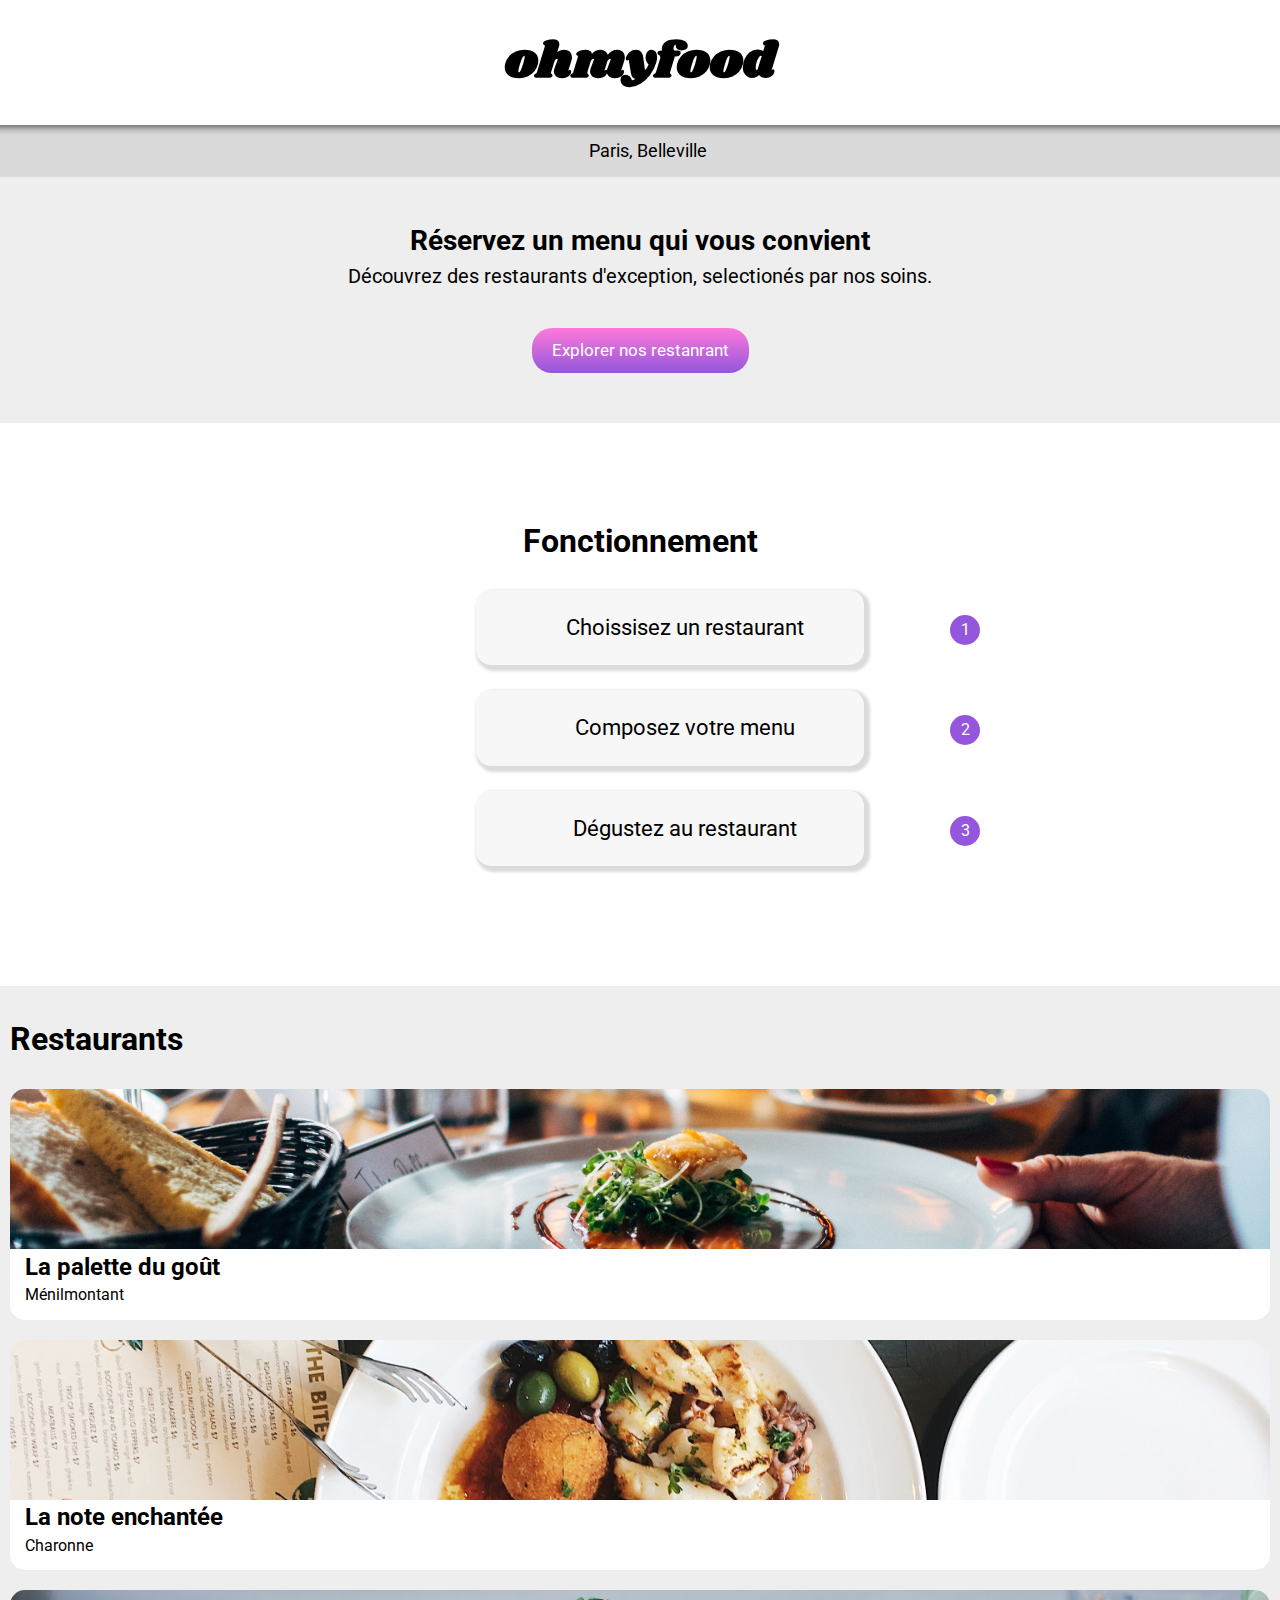
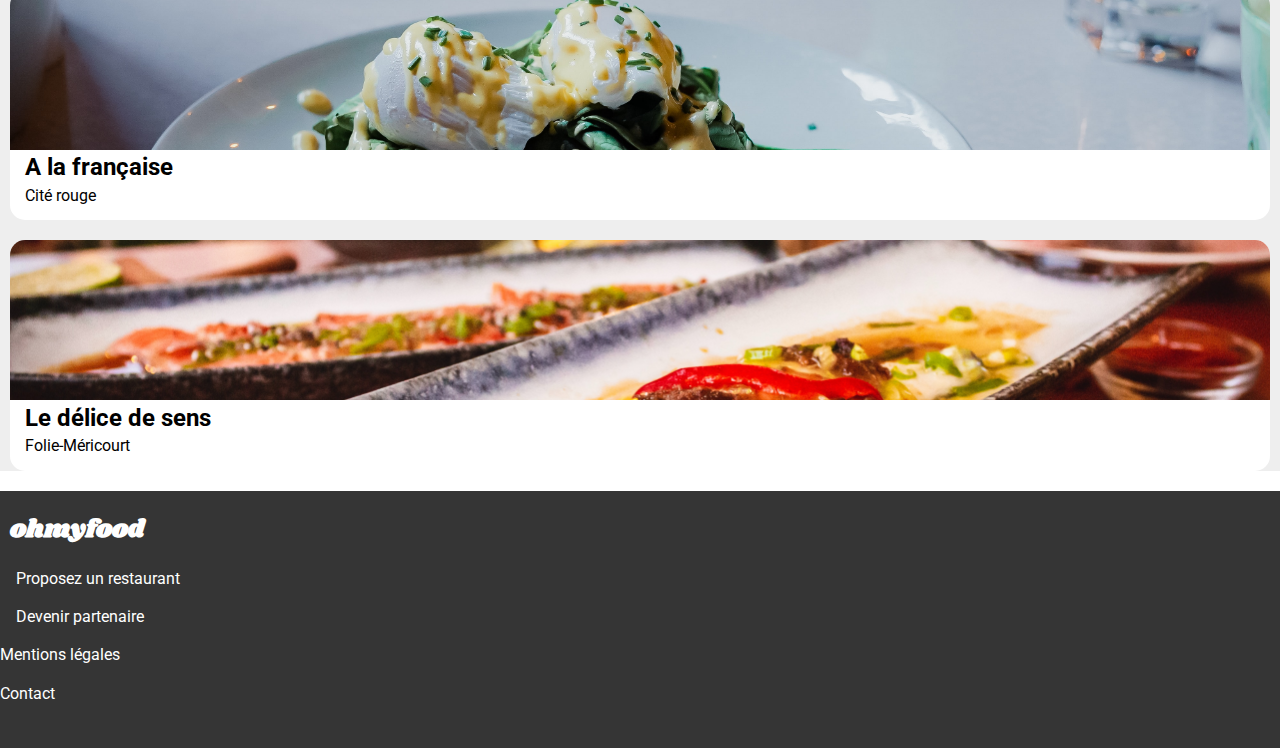
==== index.html @ 3dd607f3 "ajout de balise html/css et correction de bug" ====
<!DOCTYPE html>
<html lang="fr">
  <head>
    <meta charset="UTF-8" />
    <meta http-equiv="X-UA-Compatible" content="IE=edge" />
    <meta name="viewport" content="width=device-width, initial-scale=1.0" />
    <link
      href="https://fonts.googleapis.com/css2?family=Roboto:ital,wght@0,100;0,300;0,400;0,500;0,700;0,900;1,100;1,300;1,400;1,500;1,700;1,900&display=swap"
      rel="stylesheet"
    />
    <link
      href="https://fonts.googleapis.com/css2?family=Roboto:wght@100&family=Shrikhand&display=swap"
      rel="stylesheet"
    />
    <link
      rel="stylesheet"
      href="https://use.fontawesome.com/releases/v5.15.4/css/all.css"
      integrity="sha384-DyZ88mC6Up2uqS4h/KRgHuoeGwBcD4Ng9SiP4dIRy0EXTlnuz47vAwmeGwVChigm"
      crossorigin="anonymous"
    />
    <link rel="stylesheet" href="css/variable.css" />
    <link rel="stylesheet" href="css/normalize.css" />
    <link rel="stylesheet" href="css/style.css" />
    <link rel="stylesheet" href="css/responsive.css" />
    <title>Ohmyfood/Accueil</title>
  </head>
  <body>
    <!-- header -->
    <header class="header">
      <div class="logo">
        <h1 class="logo">ohmyfood</h1>
      </div>
    </header>
    <!-- main -->
    <main>
      <div class="address">
        <div class="icon_map"><i class="fas fa-map-marker-alt"></i></div>
        <p class="text_title_reserve">Paris, Belleville</p>
      </div>
      <div class="title_description_button">
        <h1 class="text_reserve">Réservez un menu qui vous convient</h1>
        <p class="text_description">
          Découvrez des restaurants d'exception, selectionés par nos soins.
        </p>
        <button class="button_explore">Explorer nos restanrant</button>
      </div>
      <div class="function">
        <h1 class="title_function">Fonctionnement</h1>
        <ul class="list">
          <li>
            <div class="choice">
              <span class="list_choice">1</span>
              <div class="icon_choice">
                <i class="fas fa-mobile-alt"></i>
              </div>
              <p class="text_choice">Choissisez un restaurant</p>
            </div>
          </li>
          <li>
            <div class="choice">
              <span class="list_choice">2</span>
              <div class="icon_choice">
                <i class="fas fa-solid fa-list"></i>
              </div>
              <p class="text_choice">Composez votre menu</p>
            </div>
          </li>
          <li>
            <div class="choice">
              <span class="list_choice">3</span>
              <div class="icon_choice">
                <i class="fas fa-solid fa-store"></i>
              </div>
              <p class="text_choice">Dégustez au restaurant</p>
            </div>
          </li>
        </ul>
      </div>
      <!-- Menu -->
      <div class="block_restaurant">
        <h1 class="title_restaurant">Restaurants</h1>
        <div class="border_card_restaurant">
          <img
            class="image_welcome"
            src="./images/restaurants/jay-wennington-N_Y88TWmGwA-unsplash.jpg"
            alt="image_restaurants"
          />
          <div class="border_text_restaurant">
            <div class="text_icon_restaurant">
              <h2 class="title_flat_restaurant">La palette du goût</h2>
              <p>Ménilmontant</p>
            </div>
            <div class="heart_restaurant">
              <i class="fas fa-thin fa-heart"></i>
            </div>
          </div>
        </div>
        <div class="border_card_restaurant">
          <img
            class="image_welcome"
            src="./images/restaurants/stil-u2Lp8tXIcjw-unsplash.jpg"
            alt="image_restaurants"
          />
          <div class="border_text_restaurant">
            <div class="text_icon_restaurant">
              <h2 class="title_flat_restaurant">La note enchantée</h2>
              <p>Charonne</p>
            </div>
            <div class="heart_restaurant">
              <i class="fas fa-thin fa-heart"></i>
            </div>
          </div>
        </div>
        <div class="border_card_restaurant">
          <img
            class="image_welcome"
            src="./images/restaurants/toa-heftiba-DQKerTsQwi0-unsplash.jpg"
            alt="image_restaurants"
          />
          <div class="border_text_restaurant">
            <div class="text_icon_restaurant">
              <h2 class="title_flat_restaurant">A la française</h2>
              <p>Cité rouge</p>
            </div>
            <div class="heart_restaurant">
              <i class="fas fa-thin fa-heart"></i>
            </div>
          </div>
        </div>
        <div class="border_card_restaurant">
          <img
            class="image_welcome"
            src="./images/restaurants/louis-hansel-shotsoflouis-qNBGVyOCY8Q-unsplash.jpg"
            alt="image_restaurants"
          />
          <div class="border_text_restaurant">
            <div class="text_icon_restaurant">
              <h2 class="title_flat_restaurant">Le délice de sens</h2>
              <p>Folie-Méricourt</p>
            </div>
            <div class="heart_restaurant">
              <i class="fas fa-thin fa-heart"></i>
            </div>
          </div>
        </div>
      </div>
    </main>
    <!-- footer -->
    <footer class="footer">
      <!-- logo ici -->
      <h1 class="logo_footer">ohmyfood</h1>
      <div class="text_icons_footer">
        <div class="icon_text">
          <div class="icon_footer">
            <i class="fas fa-solid fa-utensils"></i>
          </div>
          <p class="text_footer">Proposez un restaurant</p>
        </div>
        <div class="icon_text">
          <div class="icon_footer">
            <i class="fas fa-hands-helping"></i>
          </div>
          <p class="text_footer">Devenir partenaire</p>
        </div>
        <p class="text_footer">Mentions légales</p>
        <p class="text_footer">Contact</p>
      </div>
    </footer>
  </body>
</html>
---- css/variable.css ----
:root {
  /*Primaire*/
  --color-purple: #9356dc;
  /*Secondaire*/
  --color-pink: #ff79da;
  /*Tertiaire*/
  --color-sky-blue: #99e2d0;
}
---- css/style.css ----
/*corp de la page*/
* {
  padding: 0;
  margin: 0;
}
body {
  font-family: "roboto";
}
.list {
  list-style-type: none;
}
/*couleur utiiser*/
.color-purple {
  color: var(--color-purple);
}
.color-pink {
  color: var(--color-pink);
}
.color-sky-blue {
  color: var(--color-sky-blue);
}
/*header*/
.logo {
  text-align: center;
  font-family: "Shrikhand", cursive;
  font-size: 50px;
}
.icon_map {
  color: black;
  margin: 0 8px;
}
.address {
  display: flex;
  justify-content: center;
  align-items: center;
  background-color: rgb(218, 218, 218);
  padding: 6px 0;
  -webkit-box-shadow: 0px 13px 10px -12px rgb(61, 50, 50) inset;
}
.text_title_reserve {
  padding: 10px 0;
  text-align: center;
  font-size: 18px;
}
.title_description_button {
  background-color: rgb(238, 238, 238);
  text-align: center;
  padding: 40px 0 50px 0;
  margin-bottom: 100px;
}
.text_reserve {
  padding: 8px 0;
  margin: 0 0 0 0;
  font-size: 28px;
}
.text_description {
  font-size: 20px;
  margin-bottom: 40px;
}
.button_explore {
  border: 0 transparent;
  height: 45px;
  font-size: 17px;
  padding: 0 20px;
  background: linear-gradient(to top, var(--color-purple), var(--color-pink));
  color: white;
  border-radius: 20px;
  cursor: pointer;
}
.button_explore:hover {
  opacity: 0.8;
}
/*main*/
.function {
  text-align: center;
  align-items: center;
  flex-direction: column;
  display: flex;
  margin-bottom: 95px;
}
.title_function {
  text-align: left;
  margin: 0;
  padding-bottom: 30px;
}
.choice {
  display: flex;
  justify-content: center;
  border: transparent;
  margin-bottom: 25px;
  border-radius: 15px;
  background-color: rgb(247, 247, 247);
  padding: 25px 30px;
  width: 100%;
  box-shadow: 3px 3px 3px 3px rgb(219, 219, 219);
}
.icon_choice {
  display: flex;
  align-items: center;
  margin: 0px 15px;
  font-size: 25.5px;
  color: rgb(104, 104, 104);
}
.text_choice {
  display: flex;
  text-align: center;
  font-size: 22px;
}
.list_choice{
  background-color: var(--color-purple);
  height: 30px;
  width: 30px;
  border-radius: 200px;
  color: white;
  align-items: center;
  display: flex;
  justify-content: center;
}
.list_choice{
  position: absolute;
  right: 300px;
}
.block_restaurant {
  background-color: rgb(238, 238, 238);
  padding: 0 10px 0 10px;
}
.title_restaurant {
  padding: 35px 0 10px 0;
}
.border_card_restaurant {
  border: transparent;
  background-color: white;
  border-radius: 15px;
  margin-bottom: 20px;
  padding-bottom: 15px;
}
.image_welcome {
  object-fit: cover;
  border-radius: 15px 15px 0 0;
  height: 160px;
  width: 100%;
}
.border_text_restaurant {
  border: transparent;
  justify-content: space-between;
  display: flex;
  margin: 0 15px;
}
.text_icon_restaurant {
  display: flex;
  flex-direction: column;
}
.title_flat_restaurant{
  margin-bottom: 5px;
}
.heart_restaurant {
  font-size: 30px;
  color: black;
}
.heart_restaurant:hover{
  color: linear-gradient(to top, var(--color-purple), var(--color-pink));
}
/*footer*/
.footer {
  background-color: rgb(53, 53, 53);
  padding: 25px 0;
}
.logo_footer{
  font-family: "Shrikhand", cursive;
  font-size: 25px;
  color: white;
  margin: 0 0 25px 10px ;
}
.text_icons_footer {
  color: white;
}
.text_footer {
  padding-bottom: 20px;
}
.icon_text {
  display: flex;
  align-items: center;
}
.icon_footer {
  margin: 8px;
}
---- css/responsive.css ----
@media (max-width: 768px) {
  .logo{
    font-size: 35px;
    margin: 20px 0;
  }
  .text_header {
    padding-top: 10px;
  }
  .text_reserve {
    margin-bottom: 10px;
  }
  .text_description {
    margin-bottom: 30px;
  }
  /*main*/
  .title_function {
    width: 100%;
    padding-left: 30px;
    margin-bottom: 20px;
  }
  .choice {
    align-items: center;
    padding: 20px 10px;
    justify-content: center;
  }
  .text_choice {
    font-size: 19px;
  }
  .border_card_restaurant {
    margin-bottom: 20px;
  }
  .image_welcome {
    height: 160px;
    width: 100%;
  }
  .title_restaurant {
    padding-top: 70px;
    margin-bottom: 25px;
  }
  /*footer*/
  .text_footer {
    padding-bottom: 8px;
  }
}
@media (max-width: 375px) {
}
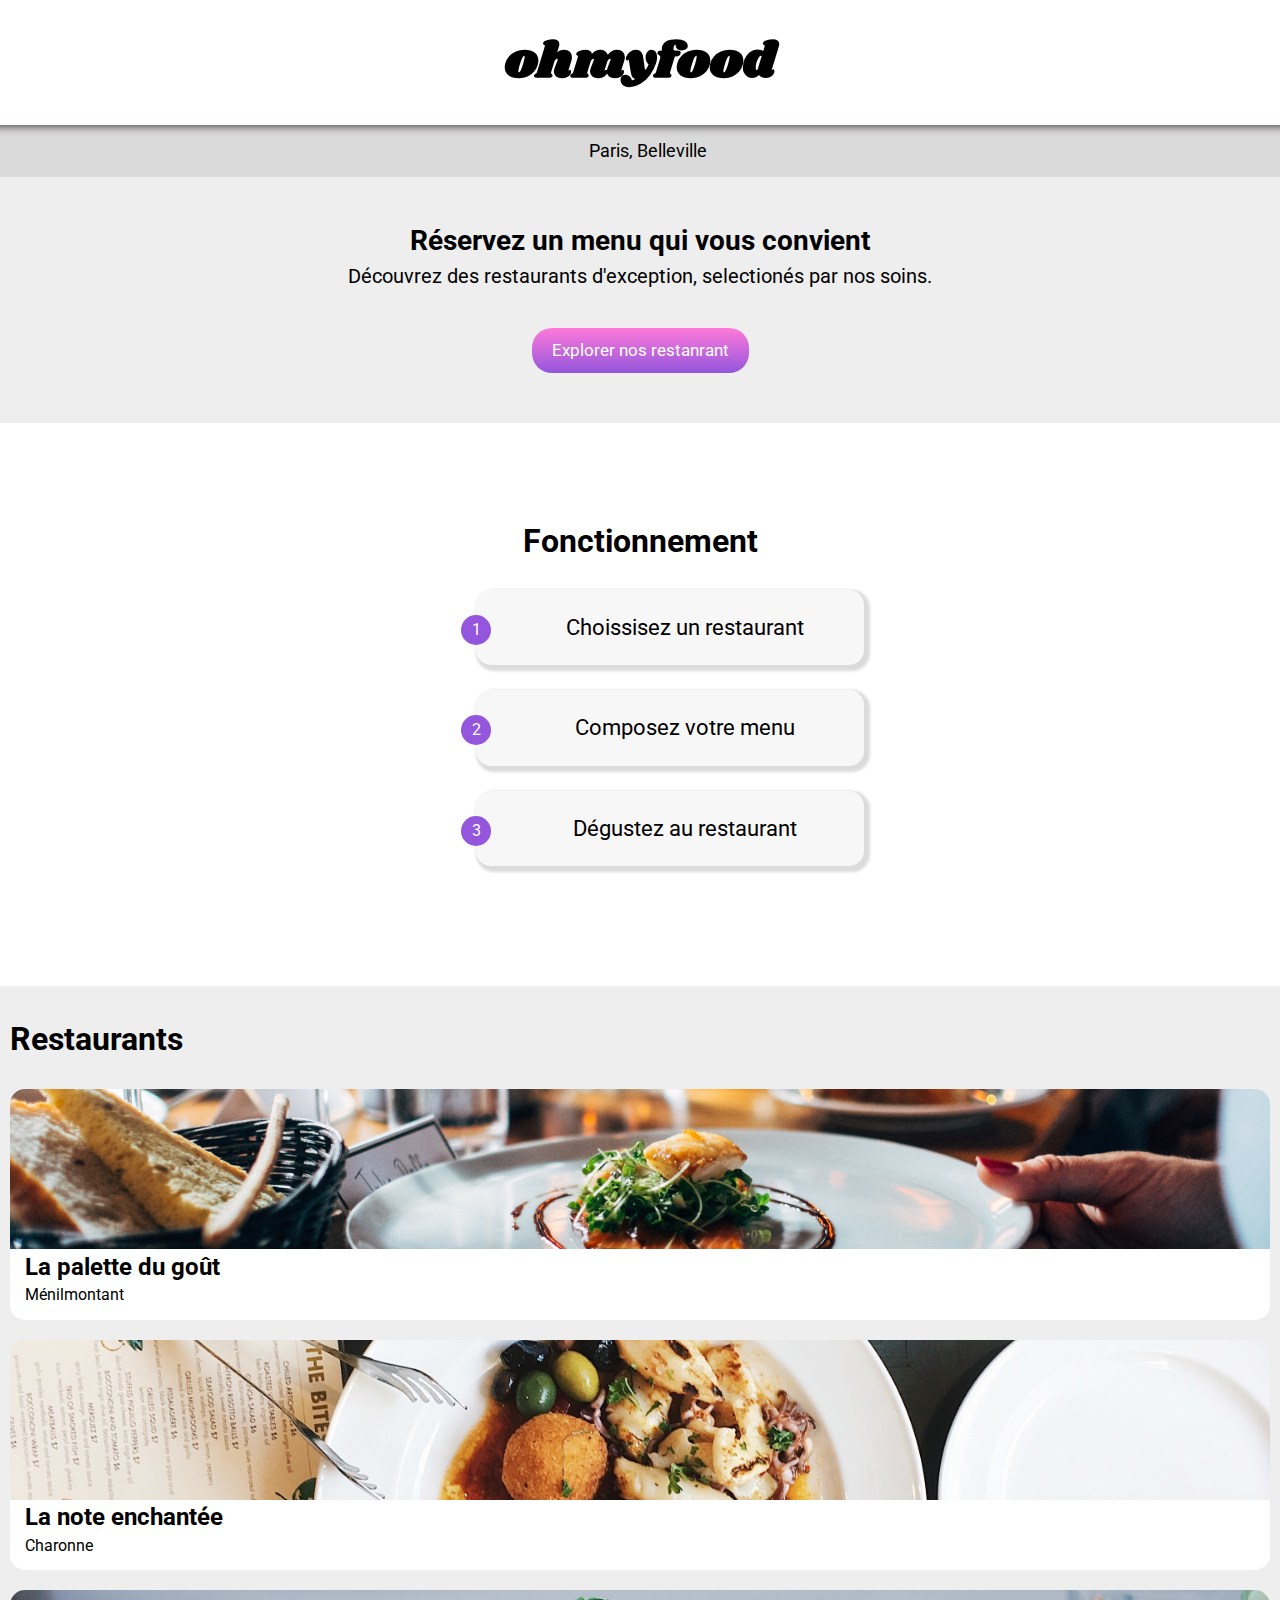
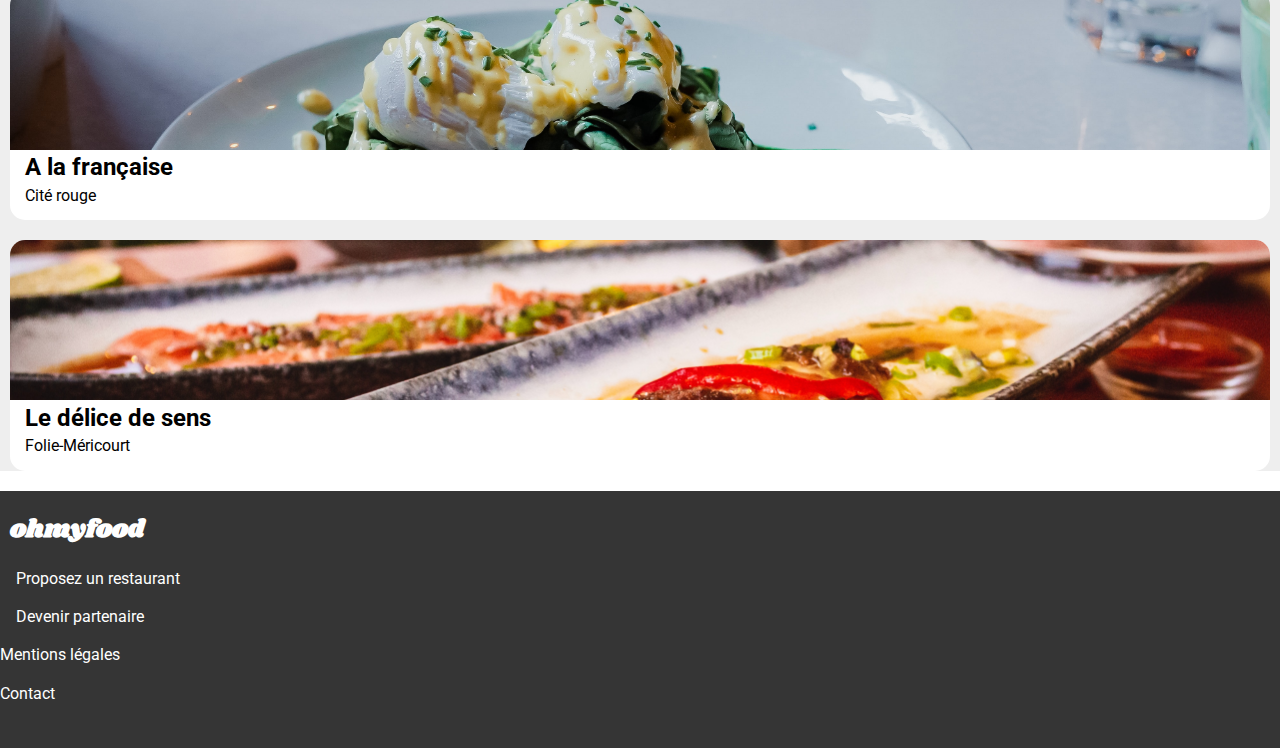
==== commit 5fa5be57: "ajout de balise CSS pour le coeur(correction de bug)" ====
--- a/index.html
+++ b/index.html
@@ -91,7 +91,8 @@
               <p>Ménilmontant</p>
             </div>
             <div class="heart_restaurant">
-              <i class="fas fa-thin fa-heart"></i>
+              <i class="heart far fa-thin fa-heart"></i>
+              <i class="heart_backgraound fas fa-thin fa-heart"></i>
             </div>
           </div>
         </div>
@@ -107,7 +108,8 @@
               <p>Charonne</p>
             </div>
             <div class="heart_restaurant">
-              <i class="fas fa-thin fa-heart"></i>
+              <i class="heart far fal fa-heart"></i>
+              <i class="heart_backgraound fas fa-thin fa-heart"></i>
             </div>
           </div>
         </div>
@@ -123,7 +125,8 @@
               <p>Cité rouge</p>
             </div>
             <div class="heart_restaurant">
-              <i class="fas fa-thin fa-heart"></i>
+              <i class="heart far fa-thin fa-heart"></i>
+              <i class="heart_backgraound fas fa-thin fa-heart"></i>
             </div>
           </div>
         </div>
@@ -139,7 +142,8 @@
               <p>Folie-Méricourt</p>
             </div>
             <div class="heart_restaurant">
-              <i class="fas fa-thin fa-heart"></i>
+              <i class="heart far fa-thin fa-heart"></i>
+              <i class="heart_backgraound fas fa-thin fa-heart"></i>
             </div>
           </div>
         </div>
--- a/css/style.css
+++ b/css/style.css
@@ -93,6 +93,7 @@
   padding: 25px 30px;
   width: 100%;
   box-shadow: 3px 3px 3px 3px rgb(219, 219, 219);
+  position: relative;
 }
 .icon_choice {
   display: flex;
@@ -115,10 +116,8 @@
   align-items: center;
   display: flex;
   justify-content: center;
-}
-.list_choice{
   position: absolute;
-  right: 300px;
+  left: -15px;
 }
 .block_restaurant {
   background-color: rgb(238, 238, 238);
@@ -155,10 +154,24 @@
 }
 .heart_restaurant {
   font-size: 30px;
+  position: relative;
+}
+.heart_restaurant:hover .heart{
+  opacity: 0;
+}
+.heart_restaurant:hover .heart_backgraound{
+  opacity: 1;
+  color: red;
+}
+.heart{
+  position: absolute;
+  top: 0;
+  right: 0;
   color: black;
+  opacity: 1;
 }
-.heart_restaurant:hover{
-  color: linear-gradient(to top, var(--color-purple), var(--color-pink));
+.heart_backgraound{
+  opacity: 0;
 }
 /*footer*/
 .footer {
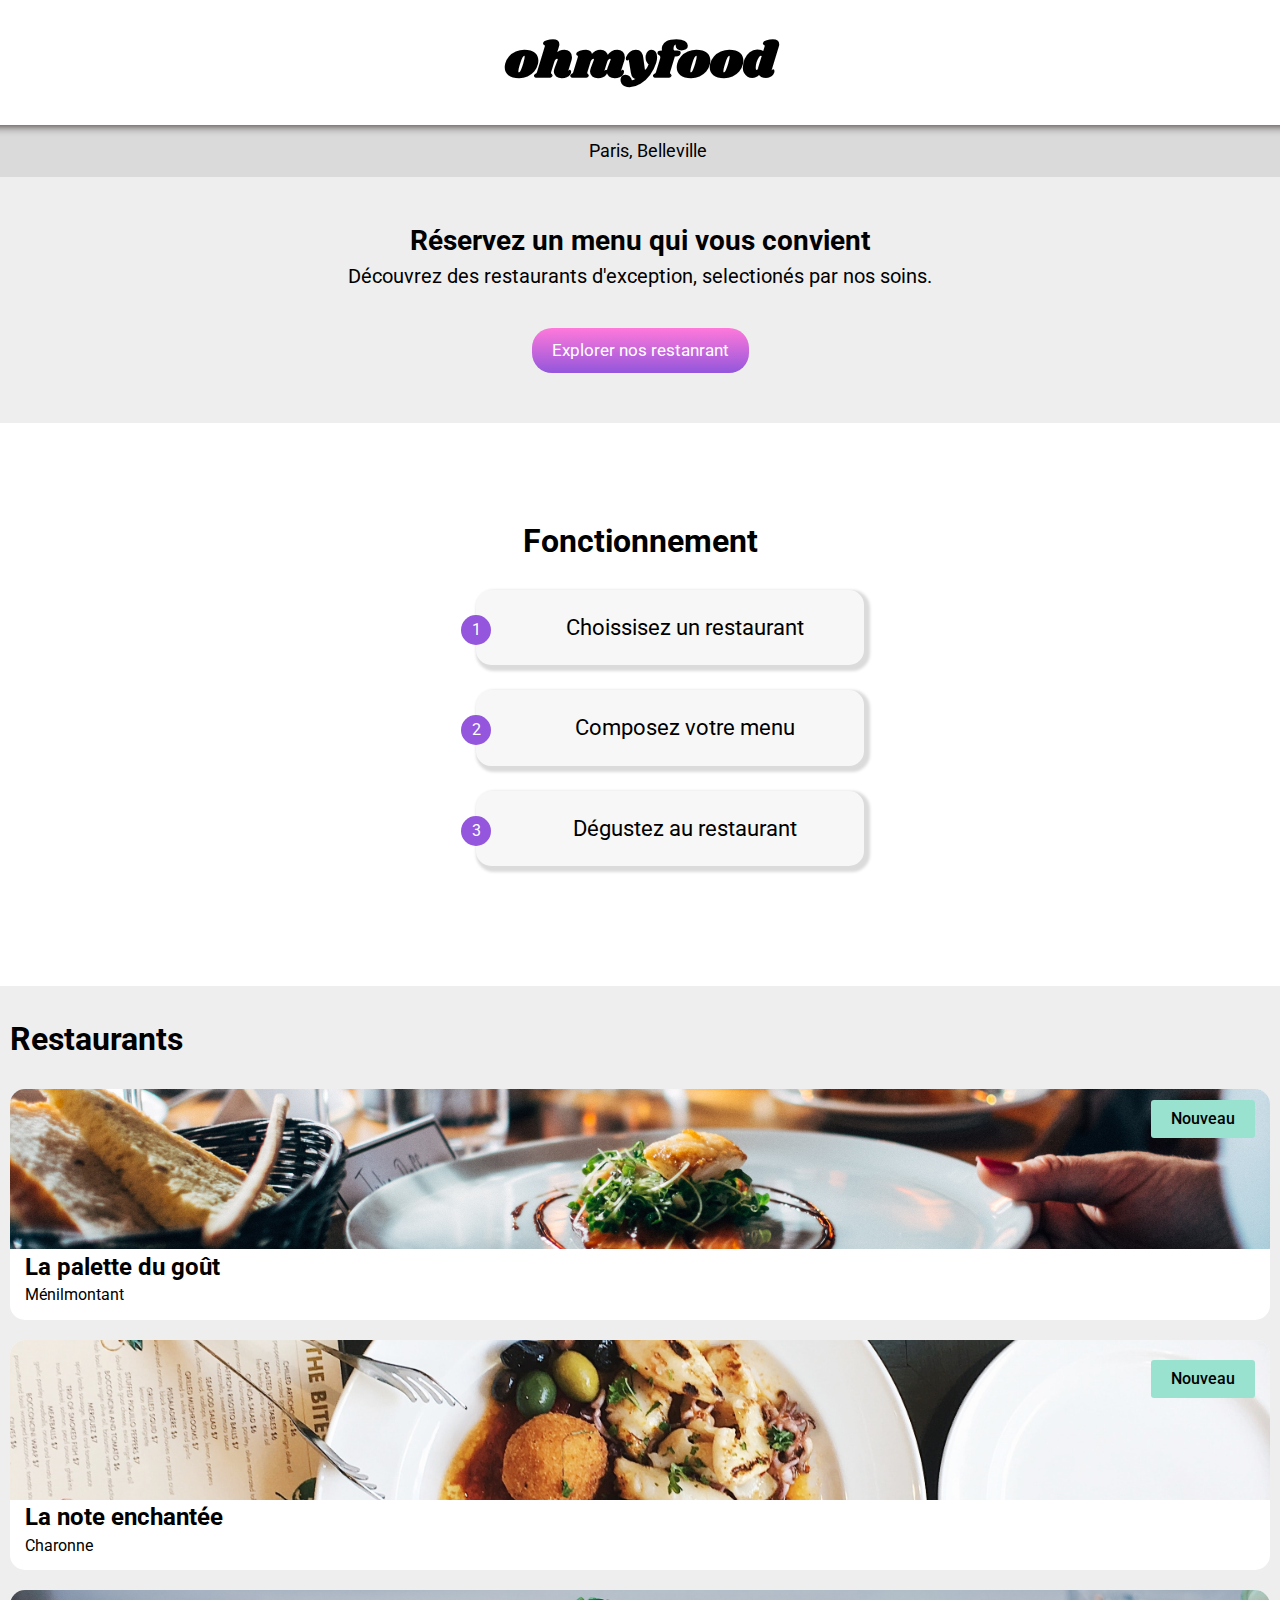
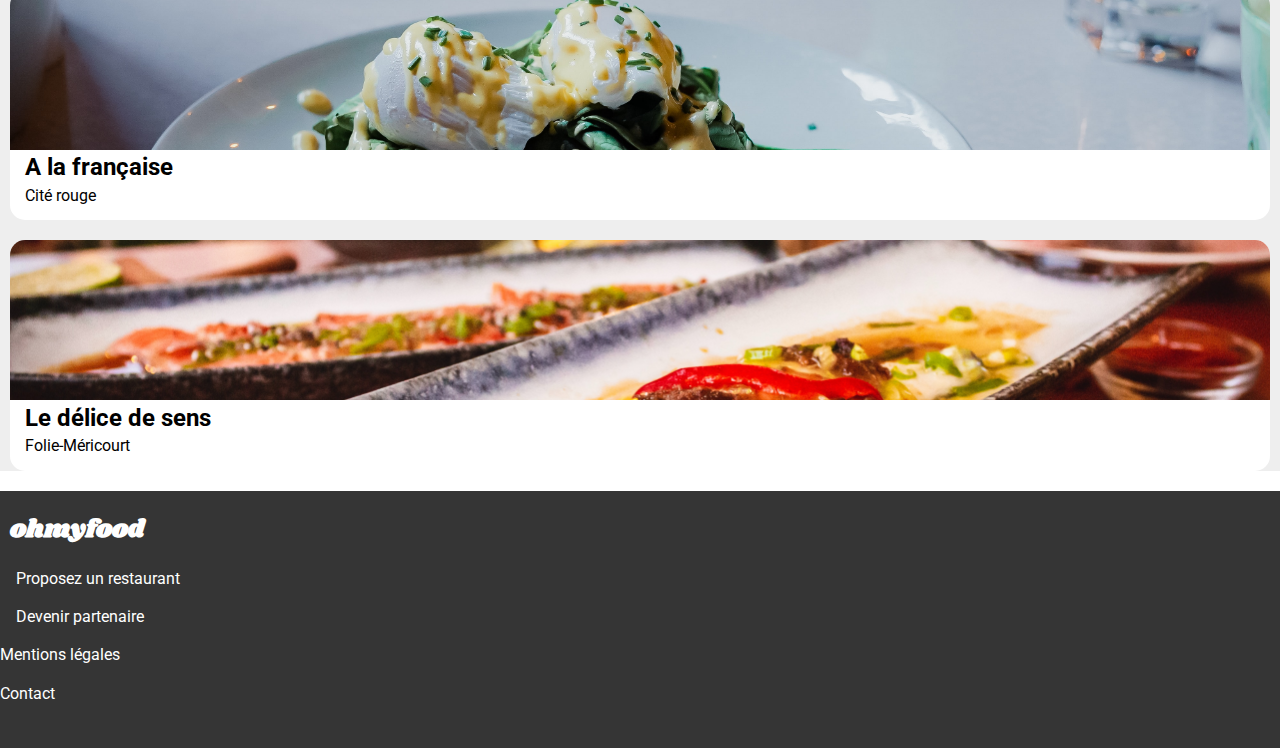
==== commit c1810486: "ajout d'élement HTML/CSS" ====
--- a/index.html
+++ b/index.html
@@ -32,7 +32,7 @@
       </div>
     </header>
     <!-- main -->
-    <main>
+    <main class="main">
       <div class="address">
         <div class="icon_map"><i class="fas fa-map-marker-alt"></i></div>
         <p class="text_title_reserve">Paris, Belleville</p>
@@ -85,6 +85,9 @@
             src="./images/restaurants/jay-wennington-N_Y88TWmGwA-unsplash.jpg"
             alt="image_restaurants"
           />
+          <div class="border_new_flat_1">
+            <p>Nouveau</p>
+          </div>
           <div class="border_text_restaurant">
             <div class="text_icon_restaurant">
               <h2 class="title_flat_restaurant">La palette du goût</h2>
@@ -102,6 +105,9 @@
             src="./images/restaurants/stil-u2Lp8tXIcjw-unsplash.jpg"
             alt="image_restaurants"
           />
+          <div class="border_new_flat_2">
+            <p>Nouveau</p>
+          </div>
           <div class="border_text_restaurant">
             <div class="text_icon_restaurant">
               <h2 class="title_flat_restaurant">La note enchantée</h2>
@@ -167,7 +173,7 @@
           <p class="text_footer">Devenir partenaire</p>
         </div>
         <p class="text_footer">Mentions légales</p>
-        <p class="text_footer">Contact</p>
+        <p class="text_footer"><a href="#" class="link_phone">Contact</a></p>
       </div>
     </footer>
   </body>
--- a/css/style.css
+++ b/css/style.css
@@ -145,6 +145,28 @@
   display: flex;
   margin: 0 15px;
 }
+.border_new_flat_1{
+  position: absolute;
+  right: 25px;
+  top: 1100px;
+  background-color: var(--color-sky-blue);
+  color: black;
+  width: 64px;
+  padding: 10px 20px;
+  border-radius: 3px;
+  font-weight: 500;
+}
+.border_new_flat_2{
+  position: absolute;
+  right: 25px;
+  top: 1360px;
+  background-color: var(--color-sky-blue);
+  color: black;
+  width: 64px;
+  padding: 10px 20px;
+  border-radius: 3px;
+  font-weight: 500;
+}
 .text_icon_restaurant {
   display: flex;
   flex-direction: column;
@@ -155,19 +177,22 @@
 .heart_restaurant {
   font-size: 30px;
   position: relative;
+  cursor: pointer;
 }
 .heart_restaurant:hover .heart{
   opacity: 0;
 }
 .heart_restaurant:hover .heart_backgraound{
+  background: -webkit-linear-gradient(#9356dc, #ff79da);
+  -webkit-background-clip: text;
+  -webkit-text-fill-color: transparent;
+  transition: 0.5s;
   opacity: 1;
-  color: red;
 }
 .heart{
   position: absolute;
   top: 0;
   right: 0;
-  color: black;
   opacity: 1;
 }
 .heart_backgraound{
@@ -197,3 +222,8 @@
 .icon_footer {
   margin: 8px;
 }
+.link_phone{
+  cursor: pointer;
+  text-decoration: none;
+  color: white;
+}--- a/css/responsive.css
+++ b/css/responsive.css
@@ -43,4 +43,13 @@
   }
 }
 @media (max-width: 375px) {
+  .heart_restaurant:active{
+    color: rgb(0, 0, 255);
+  }
+  .border_new_flat_1{
+    margin-top: 40px;
+  }
+  .border_new_flat_2{
+    margin-top: 30px;
+  }
 }
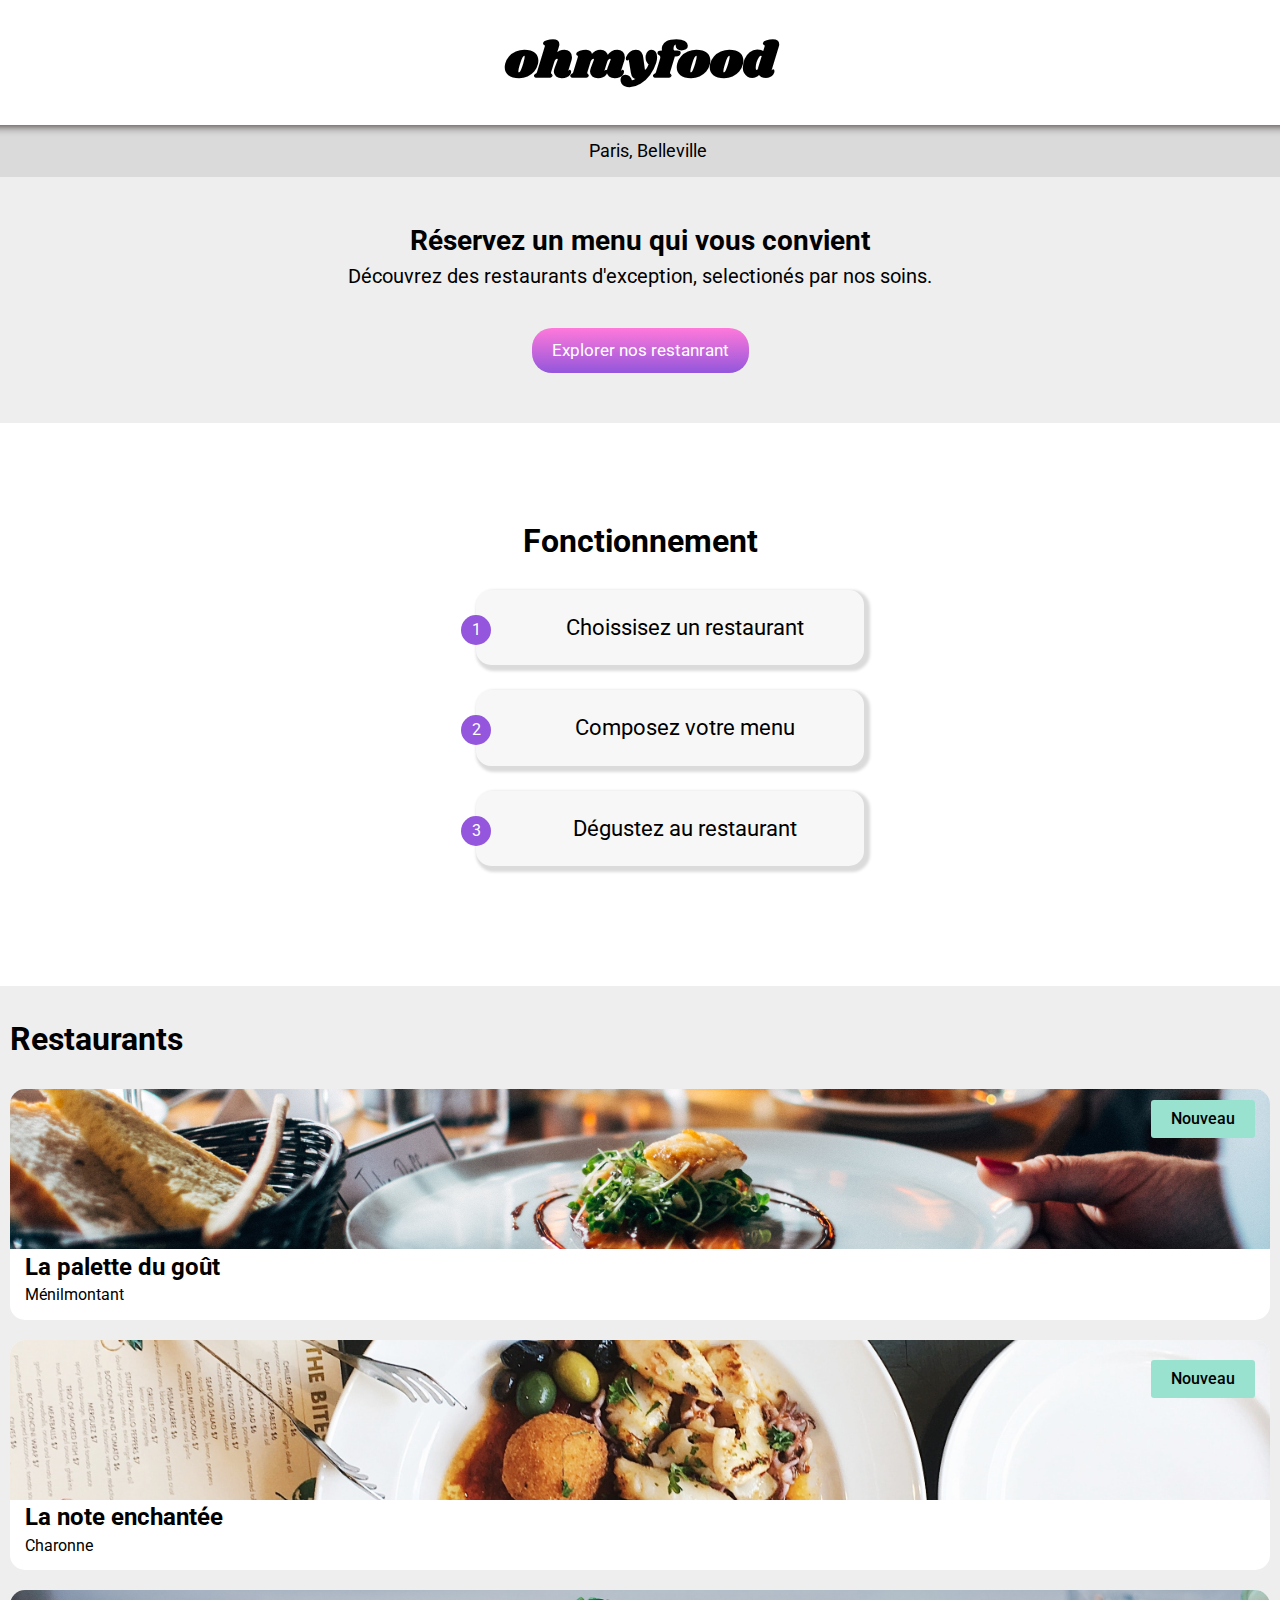
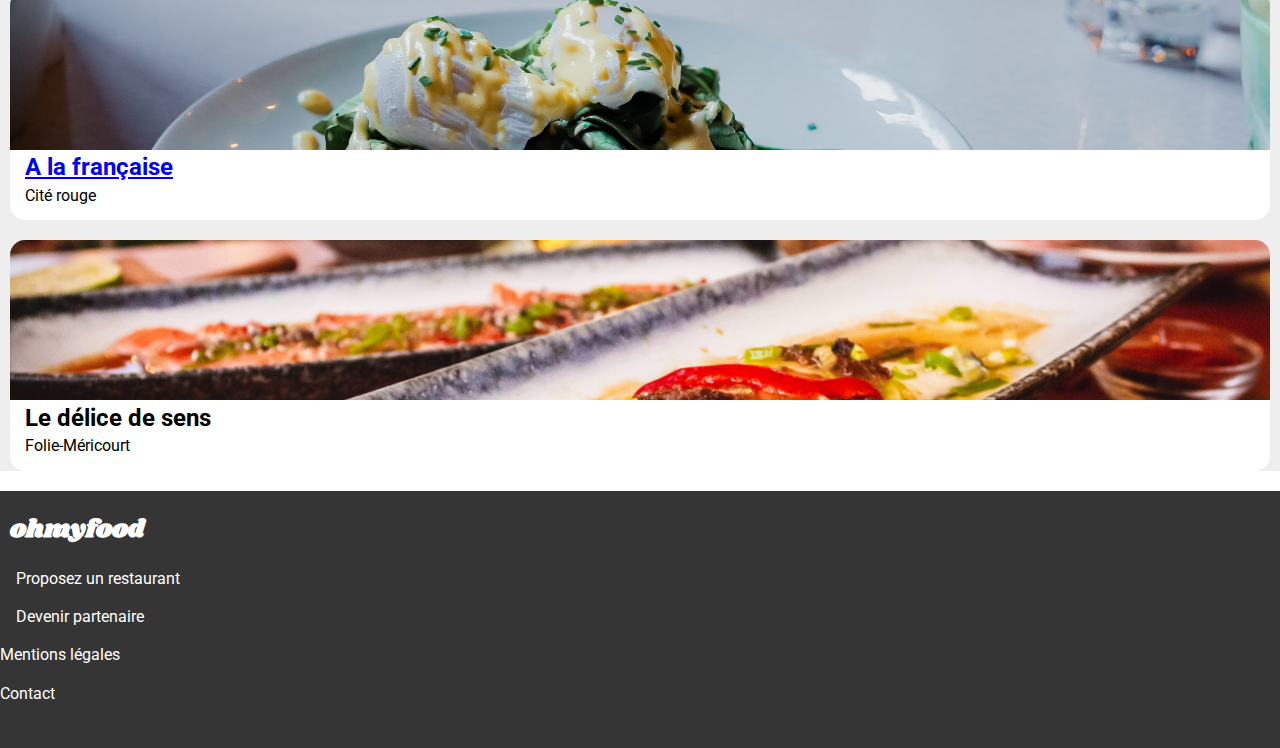
==== commit f2fbc425: "ajout de code html" ====
--- a/index.html
+++ b/index.html
@@ -49,7 +49,7 @@
         <ul class="list">
           <li>
             <div class="choice">
-              <span class="list_choice">1</span>
+              <span class="list_choice"><p class="number">1</p></span>
               <div class="icon_choice">
                 <i class="fas fa-mobile-alt"></i>
               </div>
@@ -58,7 +58,7 @@
           </li>
           <li>
             <div class="choice">
-              <span class="list_choice">2</span>
+              <span class="list_choice"><p class="number">2</p></span>
               <div class="icon_choice">
                 <i class="fas fa-solid fa-list"></i>
               </div>
@@ -67,7 +67,7 @@
           </li>
           <li>
             <div class="choice">
-              <span class="list_choice">3</span>
+              <span class="list_choice"><p class="number">3</p></span>
               <div class="icon_choice">
                 <i class="fas fa-solid fa-store"></i>
               </div>
@@ -127,8 +127,9 @@
           />
           <div class="border_text_restaurant">
             <div class="text_icon_restaurant">
-              <h2 class="title_flat_restaurant">A la française</h2>
-              <p>Cité rouge</p>
+              <a href="./page/page1.html" class="text_decoration">
+                <h2 class="title_flat_restaurant">A la française</h2></a>
+                <p>Cité rouge</p>
             </div>
             <div class="heart_restaurant">
               <i class="heart far fa-thin fa-heart"></i>
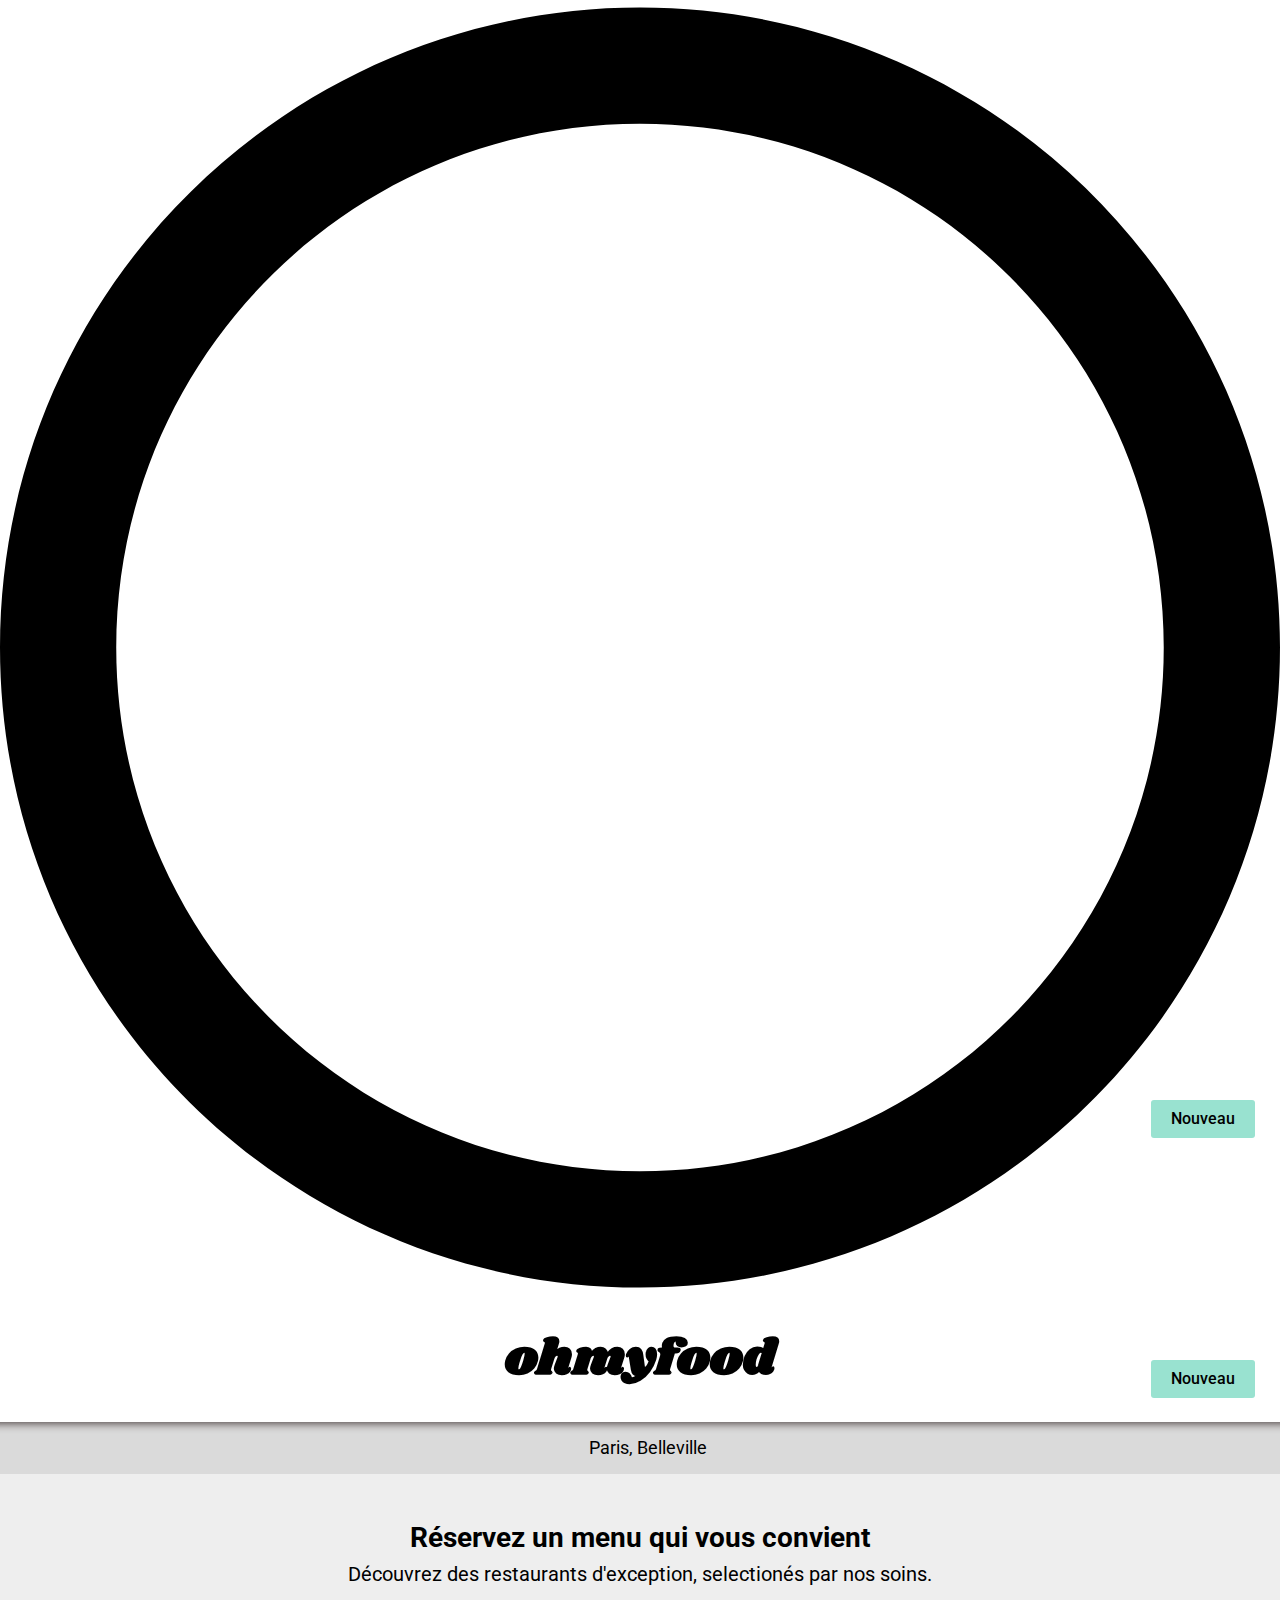
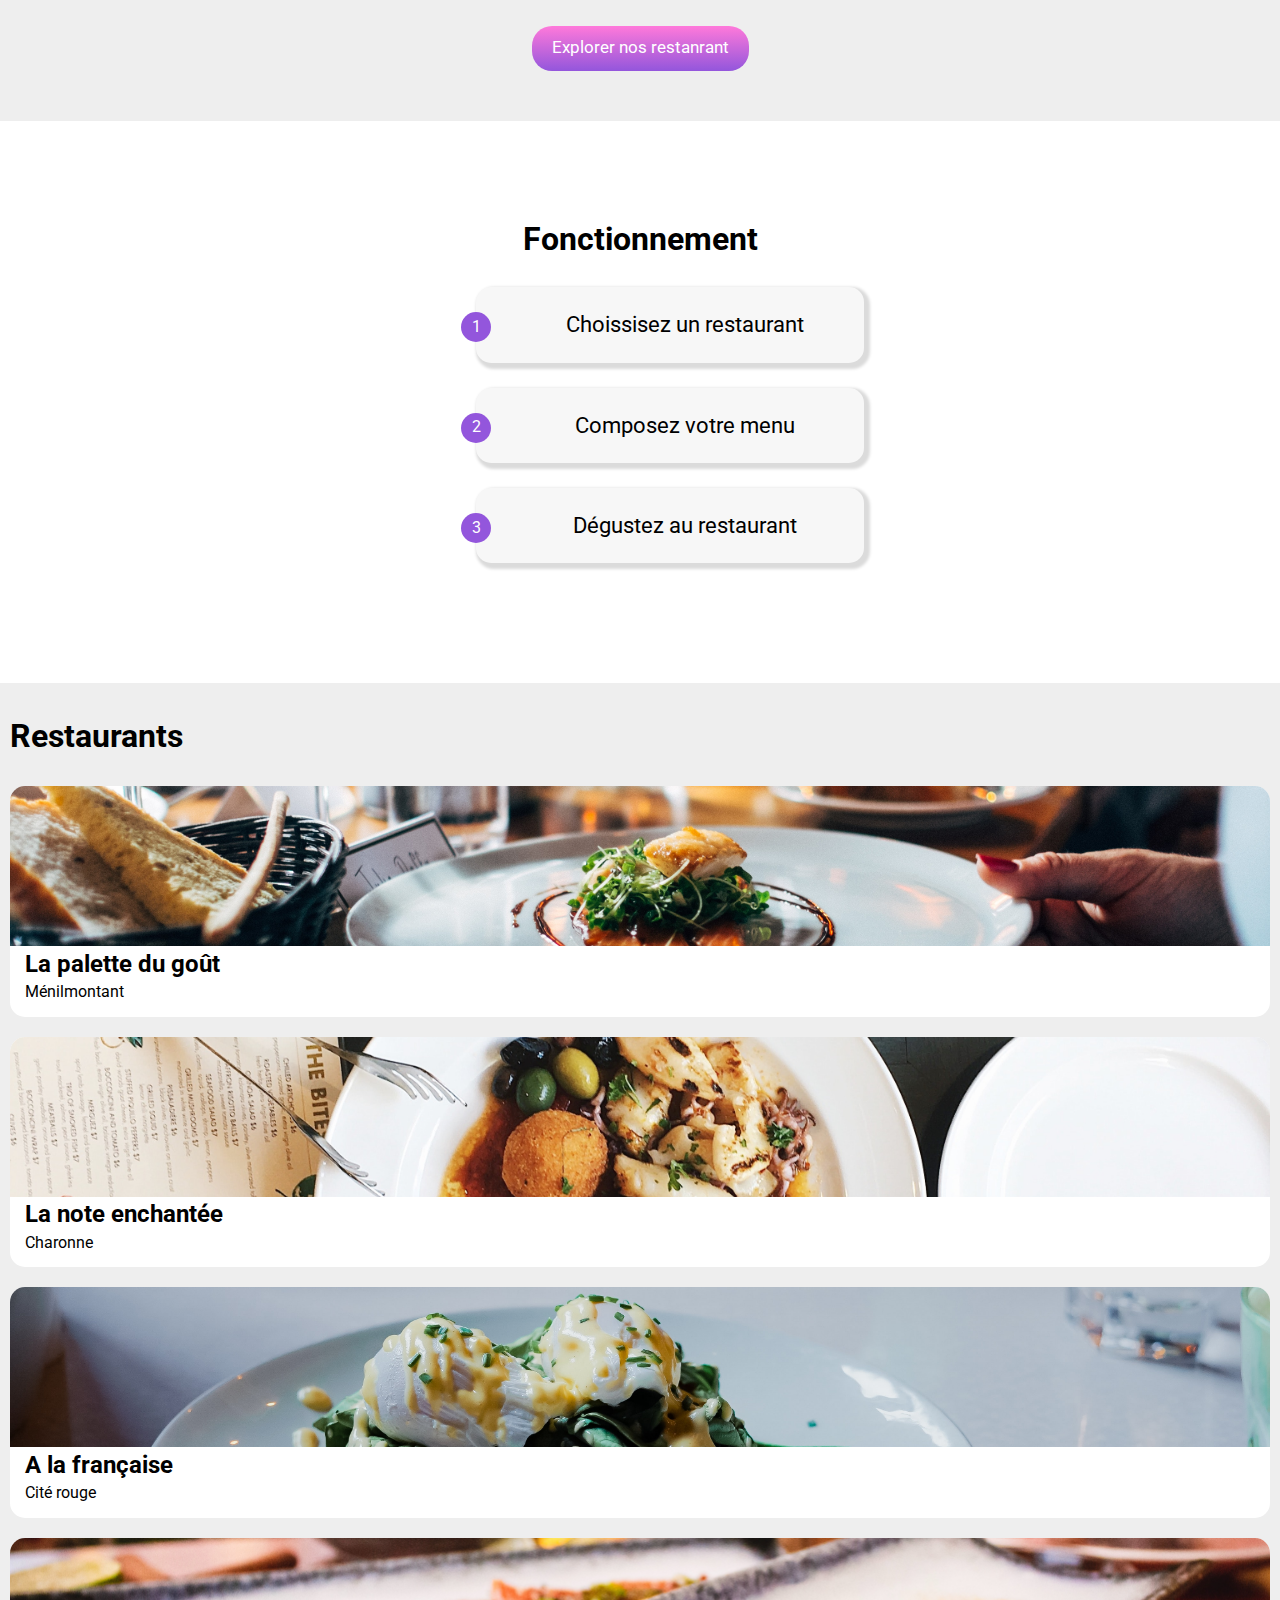
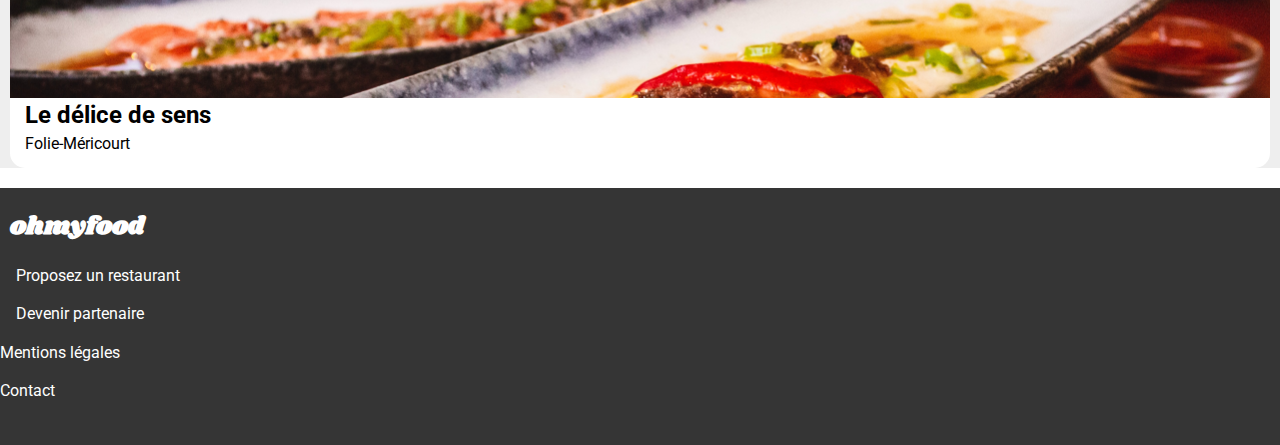
==== commit f4f5c2ae: "correction du code HTML" ====
--- a/index.html
+++ b/index.html
@@ -25,6 +25,12 @@
     <title>Ohmyfood/Accueil</title>
   </head>
   <body>
+    <div class="container">
+      <svg role="status" class="spinner animation-spin" viewBox="0 0 100 101" fill="none" xmlns="http://www.w3.org/2000/svg">
+      <path d="M100 50.5908C100 78.2051 77.6142 100.591 50 100.591C22.3858 100.591 0 78.2051 0 50.5908C0 22.9766 22.3858 0.59082 50 0.59082C77.6142 0.59082 100 22.9766 100 50.5908ZM9.08144 50.5908C9.08144 73.1895 27.4013 91.5094 50 91.5094C72.5987 91.5094 90.9186 73.1895 90.9186 50.5908C90.9186 27.9921 72.5987 9.67226 50 9.67226C27.4013 9.67226 9.08144 27.9921 9.08144 50.5908Z" fill="currentColor"></path>
+      <path d="M93.9676 39.0409C96.393 38.4038 97.8624 35.9116 97.0079 33.5539C95.2932 28.8227 92.871 24.3692 89.8167 20.348C85.8452 15.1192 80.8826 10.7238 75.2124 7.41289C69.5422 4.10194 63.2754 1.94025 56.7698 1.05124C51.7666 0.367541 46.6976 0.446843 41.7345 1.27873C39.2613 1.69328 37.813 4.19778 38.4501 6.62326C39.0873 9.04874 41.5694 10.4717 44.0505 10.1071C47.8511 9.54855 51.7191 9.52689 55.5402 10.0491C60.8642 10.7766 65.9928 12.5457 70.6331 15.2552C75.2735 17.9648 79.3347 21.5619 82.5849 25.841C84.9175 28.9121 86.7997 32.2913 88.1811 35.8758C89.083 38.2158 91.5421 39.6781 93.9676 39.0409Z" fill="currentFill"></path>
+      </svg>
+  </div>
     <!-- header -->
     <header class="header">
       <div class="logo">
@@ -49,7 +55,7 @@
         <ul class="list">
           <li>
             <div class="choice">
-              <span class="list_choice"><p class="number">1</p></span>
+              <p class="list_choice">1</p>
               <div class="icon_choice">
                 <i class="fas fa-mobile-alt"></i>
               </div>
@@ -58,7 +64,7 @@
           </li>
           <li>
             <div class="choice">
-              <span class="list_choice"><p class="number">2</p></span>
+              <p class="list_choice">2</p>
               <div class="icon_choice">
                 <i class="fas fa-solid fa-list"></i>
               </div>
@@ -67,7 +73,7 @@
           </li>
           <li>
             <div class="choice">
-              <span class="list_choice"><p class="number">3</p></span>
+              <p class="list_choice">3</p>
               <div class="icon_choice">
                 <i class="fas fa-solid fa-store"></i>
               </div>
@@ -120,16 +126,19 @@
           </div>
         </div>
         <div class="border_card_restaurant">
-          <img
-            class="image_welcome"
-            src="./images/restaurants/toa-heftiba-DQKerTsQwi0-unsplash.jpg"
-            alt="image_restaurants"
-          />
+          <a href="./page/page1.html" class="text_decoration">
+            <img
+              class="image_welcome"
+              src="./images/restaurants/toa-heftiba-DQKerTsQwi0-unsplash.jpg"
+              alt="image_restaurants"
+            />
+          </a>
           <div class="border_text_restaurant">
             <div class="text_icon_restaurant">
               <a href="./page/page1.html" class="text_decoration">
-                <h2 class="title_flat_restaurant">A la française</h2></a>
+                <h2 class="title_flat_restaurant">A la française</h2>
                 <p>Cité rouge</p>
+              </a>
             </div>
             <div class="heart_restaurant">
               <i class="heart far fa-thin fa-heart"></i>
@@ -174,7 +183,9 @@
           <p class="text_footer">Devenir partenaire</p>
         </div>
         <p class="text_footer">Mentions légales</p>
-        <p class="text_footer"><a href="#" class="link_phone">Contact</a></p>
+        <p class="text_footer">
+          <a href="mailto:meunier681@gmail.com" class="link_phone">Contact</a>
+        </p>
       </div>
     </footer>
   </body>
--- a/css/style.css
+++ b/css/style.css
@@ -8,6 +8,10 @@
 }
 .list {
   list-style-type: none;
+}
+.text_decoration{
+  text-decoration: none;
+  color: black;
 }
 /*couleur utiiser*/
 .color-purple {
@@ -102,6 +106,20 @@
   font-size: 25.5px;
   color: rgb(104, 104, 104);
 }
+.choice:hover{
+  background-color: var(--color-purple);
+  color: white;
+}
+.choice:hover .icon_choice{
+  color: white;
+}
+.choice:hover .list_choice{
+  background-color: white;
+  border: 1px solid var(--color-purple);
+}
+.choice:hover .number{
+  color: var(--color-purple);
+}
 .text_choice {
   display: flex;
   text-align: center;
@@ -133,6 +151,13 @@
   margin-bottom: 20px;
   padding-bottom: 15px;
 }
+.border_card_restaurant:hover{
+  background-color: var(--color-sky-blue);
+  color: white;
+}
+.border_card_restaurant:hover .text_decoration{
+  color: white;
+}
 .image_welcome {
   object-fit: cover;
   border-radius: 15px 15px 0 0;
@@ -198,6 +223,12 @@
 .heart_backgraound{
   opacity: 0;
 }
+.border_card_restaurant:hover .border_new_flat_1{
+  color: white;
+}
+.border_card_restaurant:hover .border_new_flat_2{
+  color: white;
+}
 /*footer*/
 .footer {
   background-color: rgb(53, 53, 53);
--- a/css/responsive.css
+++ b/css/responsive.css
@@ -43,9 +43,6 @@
   }
 }
 @media (max-width: 375px) {
-  .heart_restaurant:active{
-    color: rgb(0, 0, 255);
-  }
   .border_new_flat_1{
     margin-top: 40px;
   }
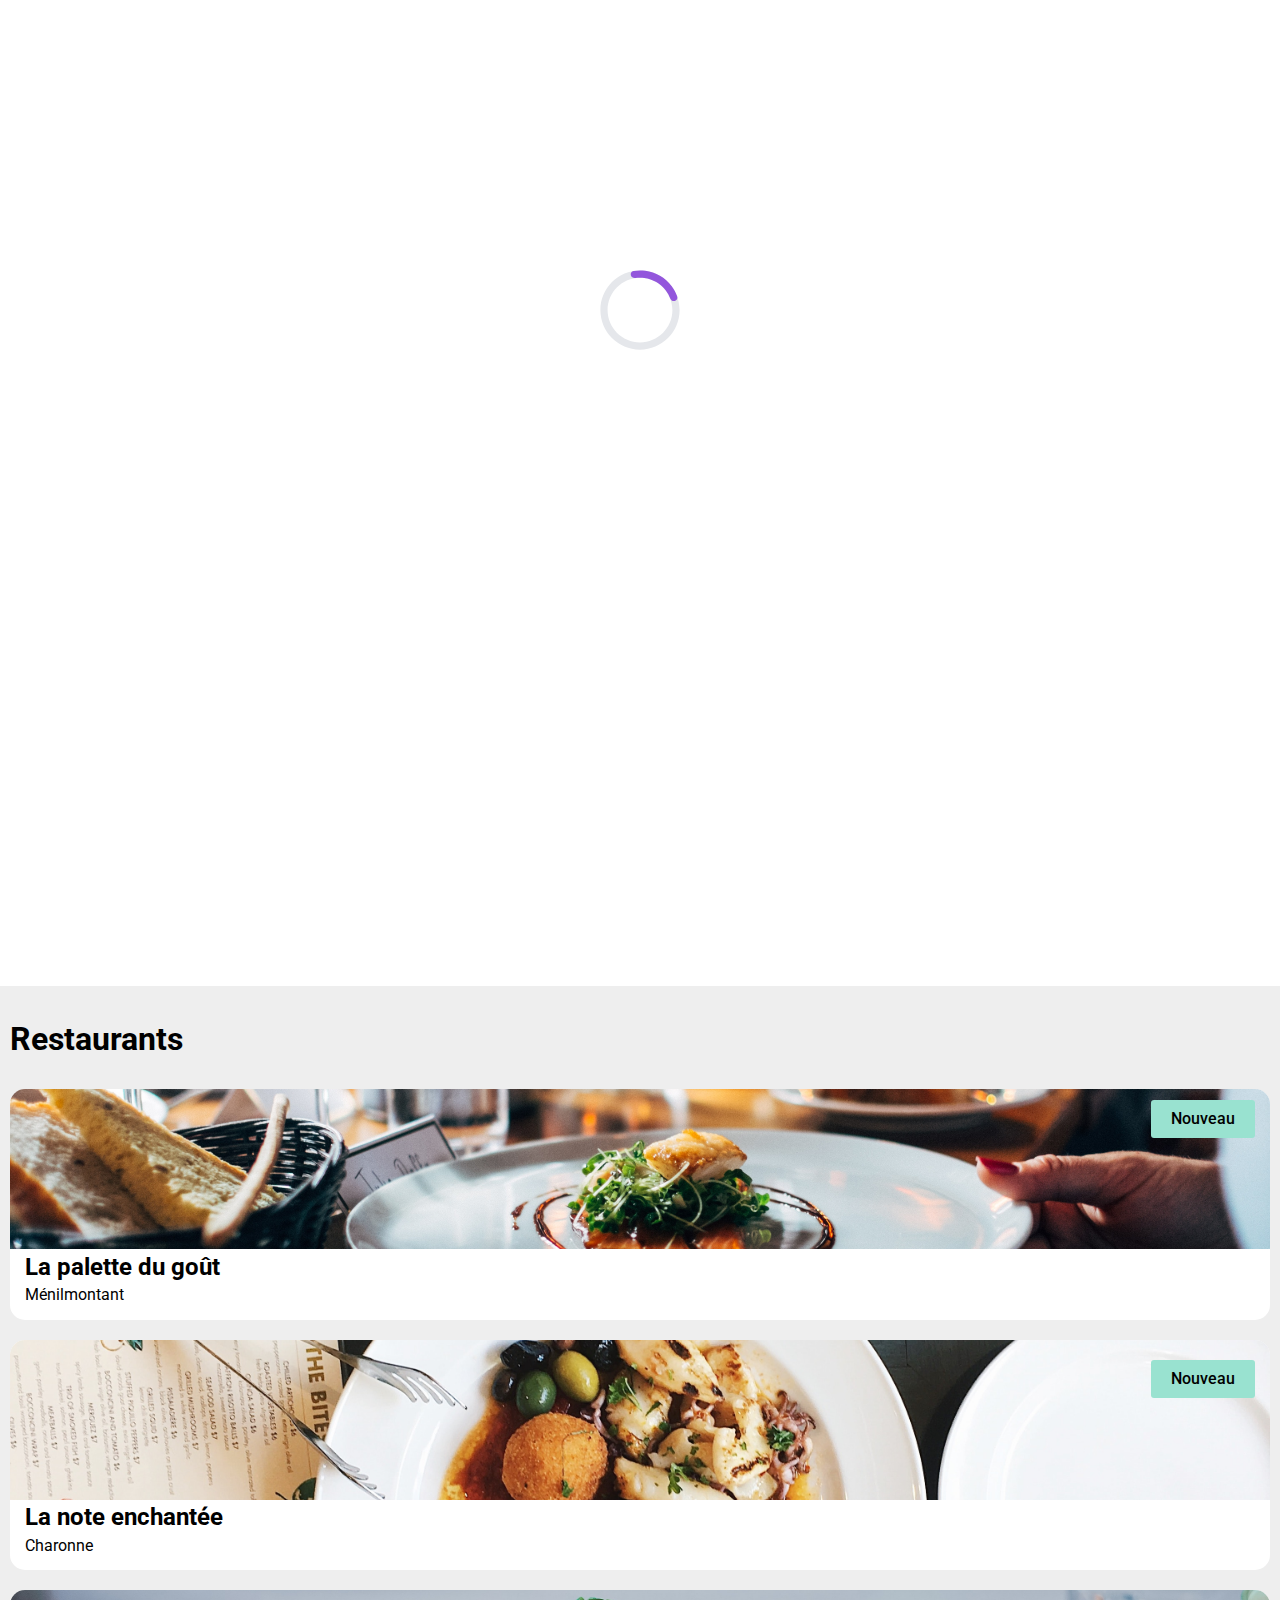
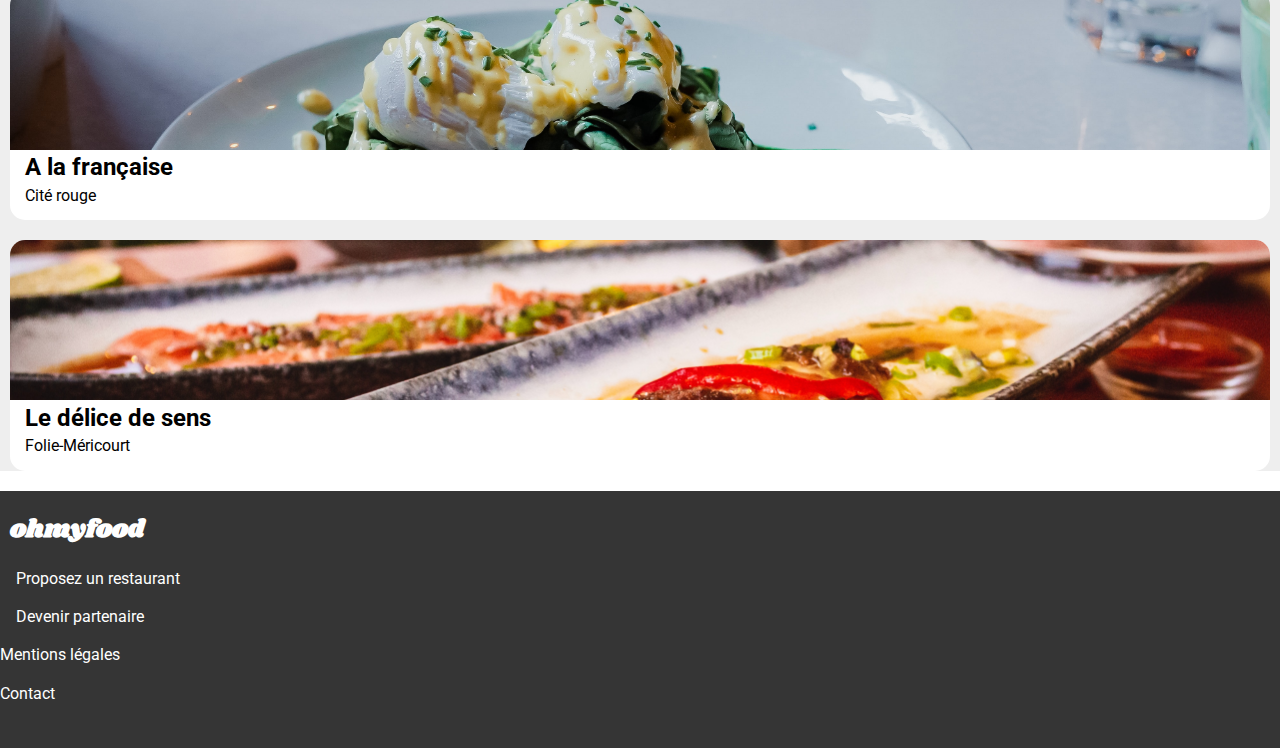
==== commit 4a4669be: "ajout de nouveau balise HTML/CSS" ====
--- a/index.html
+++ b/index.html
@@ -86,18 +86,22 @@
       <div class="block_restaurant">
         <h1 class="title_restaurant">Restaurants</h1>
         <div class="border_card_restaurant">
+          <a href="./page/page3.html" class="text_decoration">
           <img
             class="image_welcome"
             src="./images/restaurants/jay-wennington-N_Y88TWmGwA-unsplash.jpg"
             alt="image_restaurants"
           />
+          </a>
           <div class="border_new_flat_1">
             <p>Nouveau</p>
           </div>
           <div class="border_text_restaurant">
             <div class="text_icon_restaurant">
+              <a href="./page/page3.html" class="text_decoration">
               <h2 class="title_flat_restaurant">La palette du goût</h2>
               <p>Ménilmontant</p>
+              </a>
             </div>
             <div class="heart_restaurant">
               <i class="heart far fa-thin fa-heart"></i>
@@ -106,18 +110,22 @@
           </div>
         </div>
         <div class="border_card_restaurant">
+          <a href="./page/page2.html" class="text_decoration">
           <img
             class="image_welcome"
             src="./images/restaurants/stil-u2Lp8tXIcjw-unsplash.jpg"
             alt="image_restaurants"
           />
+          </a>
           <div class="border_new_flat_2">
             <p>Nouveau</p>
           </div>
           <div class="border_text_restaurant">
             <div class="text_icon_restaurant">
+              <a href="./page/page2.html" class="text_decoration">
               <h2 class="title_flat_restaurant">La note enchantée</h2>
               <p>Charonne</p>
+              </a>
             </div>
             <div class="heart_restaurant">
               <i class="heart far fal fa-heart"></i>
@@ -147,15 +155,19 @@
           </div>
         </div>
         <div class="border_card_restaurant">
+          <a href="./page/page4.html" class="text_decoration">
           <img
             class="image_welcome"
             src="./images/restaurants/louis-hansel-shotsoflouis-qNBGVyOCY8Q-unsplash.jpg"
             alt="image_restaurants"
           />
-          <div class="border_text_restaurant">
-            <div class="text_icon_restaurant">
+          </a>
+          <div class="border_text_restaurant">
+            <div class="text_icon_restaurant">
+              <a href="./page/page4.html" class="text_decoration">
               <h2 class="title_flat_restaurant">Le délice de sens</h2>
               <p>Folie-Méricourt</p>
+              </a>
             </div>
             <div class="heart_restaurant">
               <i class="heart far fa-thin fa-heart"></i>
--- a/css/style.css
+++ b/css/style.css
@@ -3,36 +3,94 @@
   padding: 0;
   margin: 0;
 }
+
 body {
   font-family: "roboto";
 }
+
 .list {
   list-style-type: none;
 }
-.text_decoration{
+
+.text_decoration {
   text-decoration: none;
   color: black;
 }
+
 /*couleur utiiser*/
 .color-purple {
   color: var(--color-purple);
 }
+
 .color-pink {
   color: var(--color-pink);
 }
+
 .color-sky-blue {
   color: var(--color-sky-blue);
 }
+
+/* chargement de la page*/
+.container {
+  padding: 270px 0;
+  text-align: center;
+  background-color: white;
+  position: fixed;
+  inset: 0;
+  z-index: 1;
+  transition: 4s;
+  animation: container-animation 4s forwards;
+  animation-delay: 3s;
+}
+@keyframes container-animation {
+  0% {
+    opacity: 1;
+    animation-delay: 5s;
+  }
+  100% {
+    opacity: 0;
+    width: 0;
+    animation-delay: 5s;
+  }
+}
+.spinner {
+  color: rgb(229, 231, 235);
+  height: 80px;
+  width: 80px;
+  fill: var(--color-purple);
+}
+
+.animation-spin {
+  -webkit-animation: spin 5s;
+  animation: spin 5s;
+}
+
+@keyframes spin {
+  0% {
+    -webkit-transform: rotate(0deg);
+    transform: rotate(0deg);
+    opacity: 1;
+  }
+  100% {
+    -webkit-transform: rotate(359deg);
+    transform: rotate(359deg);
+    opacity: 0;
+    width: 0;
+  }
+}
+
 /*header*/
 .logo {
   text-align: center;
   font-family: "Shrikhand", cursive;
   font-size: 50px;
 }
+
 .icon_map {
   color: black;
   margin: 0 8px;
 }
+
 .address {
   display: flex;
   justify-content: center;
@@ -41,26 +99,31 @@
   padding: 6px 0;
   -webkit-box-shadow: 0px 13px 10px -12px rgb(61, 50, 50) inset;
 }
+
 .text_title_reserve {
   padding: 10px 0;
   text-align: center;
   font-size: 18px;
 }
+
 .title_description_button {
   background-color: rgb(238, 238, 238);
   text-align: center;
   padding: 40px 0 50px 0;
   margin-bottom: 100px;
 }
+
 .text_reserve {
   padding: 8px 0;
   margin: 0 0 0 0;
   font-size: 28px;
 }
+
 .text_description {
   font-size: 20px;
   margin-bottom: 40px;
 }
+
 .button_explore {
   border: 0 transparent;
   height: 45px;
@@ -71,9 +134,11 @@
   border-radius: 20px;
   cursor: pointer;
 }
+
 .button_explore:hover {
   opacity: 0.8;
 }
+
 /*main*/
 .function {
   text-align: center;
@@ -82,11 +147,13 @@
   display: flex;
   margin-bottom: 95px;
 }
+
 .title_function {
   text-align: left;
   margin: 0;
   padding-bottom: 30px;
 }
+
 .choice {
   display: flex;
   justify-content: center;
@@ -99,6 +166,7 @@
   box-shadow: 3px 3px 3px 3px rgb(219, 219, 219);
   position: relative;
 }
+
 .icon_choice {
   display: flex;
   align-items: center;
@@ -106,26 +174,22 @@
   font-size: 25.5px;
   color: rgb(104, 104, 104);
 }
-.choice:hover{
-  background-color: var(--color-purple);
-  color: white;
-}
-.choice:hover .icon_choice{
-  color: white;
-}
-.choice:hover .list_choice{
-  background-color: white;
-  border: 1px solid var(--color-purple);
-}
-.choice:hover .number{
+
+.choice:hover {
+  background-color: rgba(238, 238, 238, 0.829);
+}
+
+.choice:hover .icon_choice {
   color: var(--color-purple);
 }
+
 .text_choice {
   display: flex;
   text-align: center;
   font-size: 22px;
 }
-.list_choice{
+
+.list_choice {
   background-color: var(--color-purple);
   height: 30px;
   width: 30px;
@@ -137,13 +201,16 @@
   position: absolute;
   left: -15px;
 }
+
 .block_restaurant {
   background-color: rgb(238, 238, 238);
   padding: 0 10px 0 10px;
 }
+
 .title_restaurant {
   padding: 35px 0 10px 0;
 }
+
 .border_card_restaurant {
   border: transparent;
   background-color: white;
@@ -151,26 +218,26 @@
   margin-bottom: 20px;
   padding-bottom: 15px;
 }
-.border_card_restaurant:hover{
-  background-color: var(--color-sky-blue);
-  color: white;
-}
-.border_card_restaurant:hover .text_decoration{
-  color: white;
-}
+
+.border_card_restaurant:hover {
+  background-color: rgba(206, 206, 206, 0.384);
+}
+
 .image_welcome {
   object-fit: cover;
   border-radius: 15px 15px 0 0;
   height: 160px;
   width: 100%;
 }
+
 .border_text_restaurant {
   border: transparent;
   justify-content: space-between;
   display: flex;
   margin: 0 15px;
 }
-.border_new_flat_1{
+
+.border_new_flat_1 {
   position: absolute;
   right: 25px;
   top: 1100px;
@@ -181,7 +248,8 @@
   border-radius: 3px;
   font-weight: 500;
 }
-.border_new_flat_2{
+
+.border_new_flat_2 {
   position: absolute;
   right: 25px;
   top: 1360px;
@@ -192,68 +260,77 @@
   border-radius: 3px;
   font-weight: 500;
 }
+
 .text_icon_restaurant {
   display: flex;
   flex-direction: column;
 }
-.title_flat_restaurant{
+
+.title_flat_restaurant {
   margin-bottom: 5px;
-}
+  justify-content: left;
+}
+
 .heart_restaurant {
   font-size: 30px;
   position: relative;
   cursor: pointer;
 }
-.heart_restaurant:hover .heart{
+
+.heart_restaurant:hover .heart {
   opacity: 0;
 }
-.heart_restaurant:hover .heart_backgraound{
+
+.heart_restaurant:hover .heart_backgraound {
   background: -webkit-linear-gradient(#9356dc, #ff79da);
   -webkit-background-clip: text;
   -webkit-text-fill-color: transparent;
   transition: 0.5s;
   opacity: 1;
 }
-.heart{
+
+.heart {
   position: absolute;
   top: 0;
   right: 0;
   opacity: 1;
 }
-.heart_backgraound{
+
+.heart_backgraound {
   opacity: 0;
 }
-.border_card_restaurant:hover .border_new_flat_1{
-  color: white;
-}
-.border_card_restaurant:hover .border_new_flat_2{
-  color: white;
-}
+
 /*footer*/
 .footer {
   background-color: rgb(53, 53, 53);
   padding: 25px 0;
 }
-.logo_footer{
+
+.logo_footer {
   font-family: "Shrikhand", cursive;
   font-size: 25px;
   color: white;
-  margin: 0 0 25px 10px ;
-}
+  margin: 0 0 25px 10px;
+}
+
 .text_icons_footer {
   color: white;
 }
+
 .text_footer {
   padding-bottom: 20px;
 }
+
 .icon_text {
   display: flex;
   align-items: center;
 }
+
 .icon_footer {
   margin: 8px;
 }
-.link_phone{
+
+.link_phone {
   cursor: pointer;
   text-decoration: none;
   color: white;
